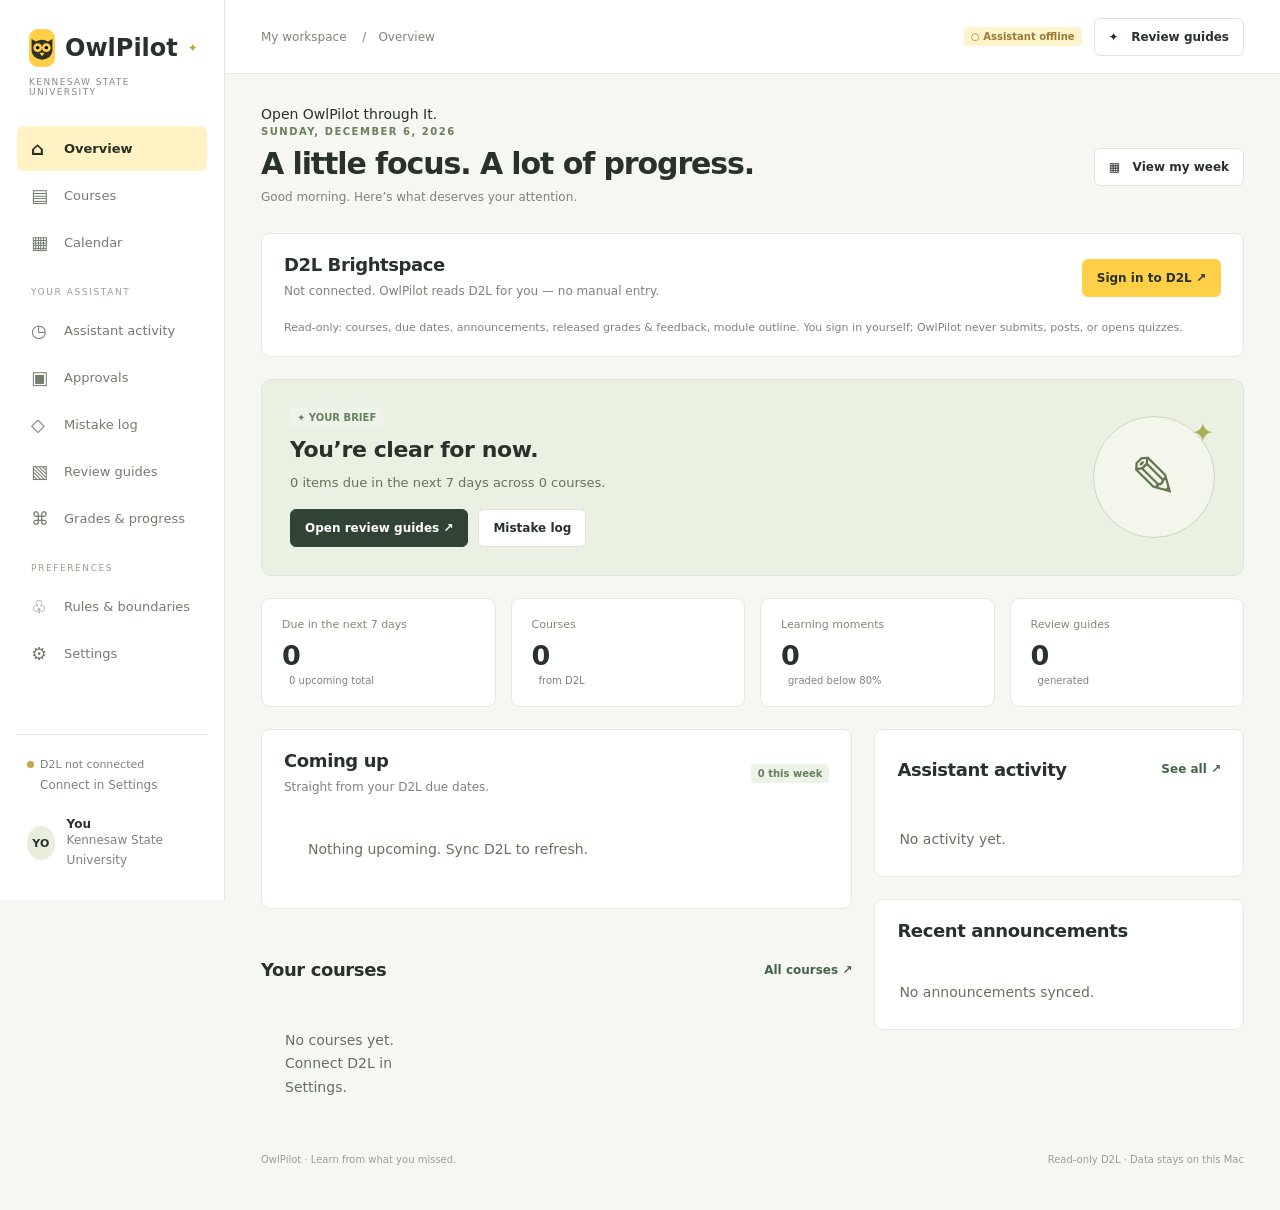
==== app/index.html @ 72937d0a "OwlPilot: D2L academic co-pilot on It Read-only D2L sync, calendar, mistake log, grade overview and " ====
<!doctype html>
<html lang="en"><head><meta charset="utf-8"><meta name="viewport" content="width=device-width,initial-scale=1"><title>OwlPilot · Your academic co-pilot</title><link rel="stylesheet" href="style.css"></head>
<body><aside><div class="brand"><span class="logo"><svg width="26" height="25" viewBox="0 0 30 28" aria-hidden="true"><path d="M3 3L8 6Q15 2 22 6L27 3V17Q26 26 15 27Q4 26 3 17Z" fill="#303226"/><circle cx="10" cy="13" r="5" fill="#ffcf48"/><circle cx="20" cy="13" r="5" fill="#ffcf48"/><circle cx="10" cy="13" r="2"/><circle cx="20" cy="13" r="2"/><path d="M12 19L15 23L18 19" fill="#ffcf48"/></svg></span>OwlPilot<span style="font-size:12px;color:#bea138">✦</span></div><div class="brand-sub">KENNESAW STATE UNIVERSITY</div><nav id="nav" aria-label="Workspace"></nav><div class="sidebar-bottom"><small id="sync-label">Loading…</small><p class="subtitle" id="sync-time" style="margin:5px 0 20px 13px"></p><div class="row"><div class="avatar" id="avatar">…</div><div><strong id="who" style="font-size:12px">You</strong><p class="subtitle" style="margin:0">Kennesaw State University</p></div></div></div></aside>
<main><header class="topbar"><div class="breadcrumb">My workspace <span style="padding:0 12px">/</span><span id="crumb">Overview</span></div><div class="row"><span id="agent-chip" class="chip">…</span><button class="btn" id="ask">✦ &nbsp; Review guides</button></div></header><div class="content"><div id="global-status" role="status" aria-live="polite"></div><div id="app"></div><div class="footer"><span>OwlPilot · Learn from what you missed.</span><span>Read-only D2L · Data stays on this Mac</span></div></div></main>
<dialog id="source-dialog"><div class="row between"><h2 id="source-title">Source excerpt</h2><button class="btn" id="source-close">Close</button></div><pre id="source-text" class="source-excerpt"></pre></dialog><script src="owlpilot.js"></script></body></html>
---- app/style.css ----
:root{--gold:#ffcf48;--green:#446549;--ink:#28312a;--muted:#7c8478;--line:#e5e9df;--bg:#f6f7f2}
    *{box-sizing:border-box}
    body{margin:0;font:14px system-ui,sans-serif;color:var(--ink);background:var(--bg)}
    button,input,textarea,select{font:inherit}
    button{cursor:pointer;color:inherit}
    button:hover{filter:brightness(.96)}
    button:focus-visible,input:focus-visible,select:focus-visible,textarea:focus-visible,summary:focus-visible{outline:3px solid #bd921c;outline-offset:3px}
    h1,h2,h3,p{margin:0}
    h1,h2,h3{font-family:system-ui,sans-serif}
    h1{font-size:30px;letter-spacing:-1.1px}
    h2{font-size:18px;letter-spacing:-.4px}
    h3{font-size:14px}
    p{line-height:1.65}
    small,.muted{color:var(--muted)}
    small{font-size:11px}
    aside{position:fixed;inset:0 auto 0 0;width:225px;background:white;border-right:1px solid var(--line);padding:29px 17px;display:flex;flex-direction:column}
    .brand{display:flex;align-items:center;gap:10px;padding:0 12px;font:800 24px system-ui}
    .logo{background:var(--gold);width:36px;height:38px;border-radius:9px;display:grid;place-items:center}
    .brand-sub{font-size:9px;letter-spacing:1.4px;color:#858c7e;padding:10px 12px 27px}
    .nav{border:0;background:none;padding:12px 14px;width:100%;display:flex;gap:13px;align-items:center;color:#737c6e;border-radius:7px;text-align:left;margin:2px 0;font-size:13px}
    .nav.active{background:#fff2c5;color:#292f23;font-weight:700}
    .ico{font-size:18px;width:20px}
    .nav-label{font-size:9px;letter-spacing:1.6px;color:#98a08e;padding:20px 14px 9px}
    .badge{background:#f2d16e;font-size:10px;border-radius:4px;padding:2px 6px;margin-left:auto}
    .sidebar-bottom{margin-top:auto;border-top:1px solid var(--line);padding:20px 10px 0}
    .dot{width:7px;height:7px;background:#6d9561;display:inline-block;border-radius:50%;margin-right:6px}
    .avatar{width:34px;height:34px;border-radius:50%;display:grid;place-items:center;font-size:11px;font-weight:700;background:#e8eddc}
    .row{display:flex;align-items:center;gap:12px}
    .between{justify-content:space-between}
    main{margin-left:225px}
    .topbar{height:74px;background:white;border-bottom:1px solid var(--line);padding:0 36px;display:flex;align-items:center;justify-content:space-between}
    .breadcrumb{font-size:12px;color:#7f8678}
    .mock{font-size:9px;letter-spacing:1px;border:1px solid var(--line);border-radius:4px;padding:5px 7px;color:#8d9486}
    .btn{border:1px solid #e0e5d8;border-radius:6px;background:white;padding:10px 14px;font-weight:600;font-size:12px;display:inline-flex;align-items:center;justify-content:center;gap:7px}
    .btn.primary{background:var(--gold);border-color:var(--gold)}
    .btn.dark{background:#304334;color:white;border-color:#304334}
    .btn.text{padding:3px 0;border:0;background:none;color:var(--green)}
    .content{max-width:1500px;padding:32px 36px 45px;margin:auto}
    .heading{display:flex;align-items:center;justify-content:space-between;gap:20px;margin-bottom:25px}
    .eyebrow{font-size:10px;letter-spacing:1.5px;font-weight:700;color:#6b7f5a;text-transform:uppercase;margin-bottom:9px}
    .subtitle{color:var(--muted);font-size:12px;margin-top:7px}
    .hero{background:#eaf0e2;border:1px solid #dce5d3;border-radius:11px;padding:28px;display:flex;align-items:center;justify-content:space-between;gap:30px}
    .hero h2{font-size:22px;margin:10px 0}
    .hero p{color:#64725e;max-width:660px;font-size:13px}
    .hero-art{height:122px;min-width:122px;border-radius:50%;border:1px solid #c9d8bc;background:#f4f6eb;display:grid;place-items:center;font-size:57px;color:#647751;position:relative}
    .hero-art:after{content:'✦';position:absolute;right:0;top:0;font-size:27px;color:#a8b054}
    .chip{display:inline-block;padding:4px 7px;background:#eef3e9;color:#66805b;border-radius:4px;font-size:10px;font-weight:600}
    .chip.gold{background:#fff3ce;color:#977b34}
    .chip.red{background:#f8e9e2;color:#a1674d}
    .stats{display:grid;grid-template-columns:repeat(4,1fr);gap:15px;margin:22px 0}
    .stat{padding:19px 20px;background:white;border:1px solid var(--line);border-radius:9px}
    .stat-label{font-size:11px;color:#818975;display:flex;justify-content:space-between}
    .stat strong{font:800 27px system-ui;display:inline-block;margin-top:9px}
    .stat small{font-size:10px;margin-left:7px}
    .progress{height:5px;background:#e8ecdf;border-radius:5px;margin-top:11px;overflow:hidden}
    .progress span{height:100%;display:block;background:#acbf95}
    .grid{display:grid;grid-template-columns:minmax(0,1.6fr) minmax(290px,1fr);gap:22px}
    .stack{display:flex;flex-direction:column;gap:22px}
    .card{background:white;border:1px solid var(--line);border-radius:9px;overflow:hidden}
    .card-head{padding:20px 22px 16px;display:flex;align-items:center;justify-content:space-between;gap:12px}
    .pad{padding:0 22px 22px}
    .todo{display:flex;gap:12px;align-items:flex-start;padding:16px 0;border-top:1px solid #edf0e7}
    .todo input{accent-color:var(--green);width:17px;height:17px;cursor:pointer;margin-top:2px}
    .todo:has(input:checked) strong{text-decoration:line-through;color:#929b88}
    .todo strong{font-size:12px;display:block;margin-bottom:5px}
    .time{font-size:10px;color:#929b87;margin-left:auto;white-space:nowrap}
    .due-row{display:flex;align-items:center;gap:12px;padding:15px 0;border-top:1px solid #edf0e7}
    .bar{width:4px;align-self:stretch;border-radius:4px;background:var(--course,#a4b38a)}
    .due-main{flex:1}
    .due-main strong{font-size:12px;display:block;margin-bottom:5px}
    .due-date{text-align:right;font-size:11px;white-space:nowrap}
    .course-grid{display:grid;grid-template-columns:repeat(3,1fr);gap:13px}
    .course-tile{border:1px solid var(--line);background:white;text-align:left;padding:17px;border-radius:8px;border-top:3px solid var(--course)}
    .course-tile:hover{transform:translateY(-2px);box-shadow:0 5px 15px #30402012}
    .course-tile h3{line-height:1.5;margin:10px 0;min-height:43px}
    .course-code{font-size:10px;font-weight:700;color:#728365;letter-spacing:.4px}
    .course-foot{display:flex;justify-content:space-between;align-items:center;padding-top:13px;margin-top:15px;border-top:1px solid var(--line)}
    .activity-row{display:flex;gap:12px;padding:12px 0}
    .activity-icon{height:27px;min-width:27px;border-radius:50%;background:#eff4e9;color:#789468;display:grid;place-items:center;font-size:12px}
    .activity-row p{font-size:12px}
    .activity-row small{font-size:10px}
    .approval-mini{border:1px solid #efdfb4;border-radius:8px;background:#fffaf0;padding:19px}
    .approval-mini p{font-size:12px;color:#918366;margin:8px 0 13px}
    .two{display:grid;grid-template-columns:1fr 1fr;gap:22px}
    .three{display:grid;grid-template-columns:repeat(3,1fr);gap:18px}
    .list-row{padding:17px 22px;border-top:1px solid var(--line)}
    .tabs{display:flex;overflow:auto;gap:7px;border-bottom:1px solid var(--line);margin:20px 0}
    .tab{background:none;border:0;border-bottom:2px solid transparent;padding:12px 16px;color:#838c79;white-space:nowrap}
    .tab.active{border-color:#d5b139;color:#30372c;font-weight:700}
    table{width:100%;border-collapse:collapse;font-size:12px;text-align:left}
    th{background:#f5f7ef;color:#7b8771;font-weight:500}
    th,td{padding:14px 17px;border-bottom:1px solid var(--line)}
    details{padding:17px 22px;border-top:1px solid var(--line)}
    summary{cursor:pointer;font-weight:600;font-size:12px}
    details p{margin-top:12px;font-size:13px}
    pre{white-space:pre-wrap;background:#f2f5ec;padding:15px;border-radius:6px;line-height:1.8;font-size:11px;color:#5b7452}
    .notice{font-size:12px;line-height:1.65;color:#8c7748;background:#fff8e5;border:1px solid #ede2bf;border-radius:7px;padding:13px 16px;margin:18px 0}
    .field{display:flex;flex-direction:column;gap:7px;font-size:12px;font-weight:600;margin-bottom:16px}
    input:not([type=checkbox]),select,textarea{width:100%;background:white;border:1px solid #dce3d3;border-radius:6px;padding:10px 12px;color:#34402e}
    textarea{min-height:80px;resize:vertical}
    .switch{appearance:none;width:34px;height:19px;border-radius:20px;background:#ccd4c2;cursor:pointer;position:relative}
    .switch:before{content:'';position:absolute;width:13px;height:13px;border-radius:50%;top:3px;left:3px;background:white}
    .switch:checked{background:#66885a}
    .switch:checked:before{left:18px}
    .calendar-wrap{overflow:auto}
    .calendar{display:grid;grid-template-columns:55px repeat(5,minmax(110px,1fr));min-width:660px}
    .day-head{text-align:center;border-bottom:1px solid var(--line);padding:13px;font-size:10px;color:#75816b}
    .day-head strong{display:block;font-size:20px;margin-top:5px;color:#3d4b32}
    .day-col{height:540px;position:relative;border-left:1px solid var(--line);background:repeating-linear-gradient(to bottom,transparent 0,transparent 59px,#edf0e7 59px,#edf0e7 60px)}
    .hours span{display:block;height:60px;font-size:9px;color:#8a977d;text-align:center;padding-top:4px}
    .event{position:absolute;left:5px;right:5px;border-left:3px solid #a0b387;border-radius:5px;background:#edf2e4;padding:7px;font-size:10px;line-height:1.5;overflow:hidden}
    .event strong{display:block;font-size:11px}
    .event.study{background:#fff9e6;border:1px dashed #d1bb76;color:#8f7f42}
    .event.blue{background:#eaf0f6;border-color:#91aac2}
    .event.purple{background:#f1ebf4;border-color:#b19bba}
    .legend{display:flex;gap:15px;font-size:10px;color:#809072}
    .footer{display:flex;justify-content:space-between;gap:20px;font-size:10px;color:#98a18e;margin-top:30px}
    .chat-drawer{position:fixed;right:0;top:0;bottom:0;width:420px;max-width:100%;background:white;box-shadow:-10px 0 60px #26362122;z-index:30;display:flex;flex-direction:column}
    .chat-head{padding:23px;border-bottom:1px solid var(--line)}
    .messages{padding:20px;flex:1;overflow:auto}
    .message{padding:14px;border-radius:8px;background:#f0f4e9;margin:12px 0;font-size:13px;line-height:1.7}
    .message.user{background:#fff2c9;margin-left:30px}
    .suggestion{border:1px solid var(--line);border-radius:6px;padding:11px;background:white;display:block;width:100%;text-align:left;font-size:12px;margin:8px 0}
    .chat-form{display:flex;gap:8px;padding:18px;border-top:1px solid var(--line)}
    .modal-back{position:fixed;inset:0;background:#21301866;display:grid;place-items:center;padding:20px;z-index:50}
    .modal{background:white;max-width:650px;width:100%;max-height:95vh;overflow:auto;border-radius:12px;padding:26px}
    .toast{position:fixed;left:50%;bottom:25px;transform:translateX(-50%);background:#354930;color:white;padding:14px 22px;border-radius:8px;box-shadow:0 5px 20px #0002;font-size:12px;z-index:60}
    .page{animation:appear .15s ease}
    @keyframes appear{from{opacity:.5;transform:translateY(4px)}to{opacity:1;transform:none}}
    @media(max-width:1100px){
      aside{width:195px}
      main{margin-left:195px}
      .content{padding:25px}
      .topbar{padding:0 25px}
      .hero-art{display:none}
      .course-grid{grid-template-columns:repeat(2,1fr)}
      .stat{padding:16px}
      .stats{gap:10px}
      .three{grid-template-columns:1fr}
    }
    @media(max-width:760px){
      aside{position:relative;width:100%;padding:16px}
      .brand-sub,.sidebar-bottom,.nav-label{display:none}
      nav{display:flex;overflow:auto;gap:5px;margin-top:14px}
      .nav{min-width:max-content;width:auto;padding:9px}
      .ico{display:none}
      main{margin:0}
      .topbar{height:58px;padding:0 16px}
      .mock{display:none}
      .content{padding:22px 16px}
      .grid,.two{grid-template-columns:1fr}
      .stats{grid-template-columns:1fr 1fr}
      .heading{align-items:flex-start}
      h1{font-size:25px}
      .hero{padding:21px}
      .course-grid{grid-template-columns:1fr 1fr}
      .heading>.btn{white-space:nowrap}
      .card{overflow:auto}
    }
  
.statusbar{padding:12px 18px;background:#fff8e5;border:1px solid #ede2bf;border-radius:8px;margin-bottom:22px;font-size:12px;line-height:1.7}.empty{padding:24px;color:#64725e;line-height:1.7}.actions{display:flex;gap:10px;flex-wrap:wrap;margin-top:16px}.field small{font-weight:400}.draft-status{font-size:11px;color:#64725e;min-height:18px}.source-btn{border:0;background:#edf2e5;color:#3d5e37;border-radius:4px;padding:4px 7px;font-size:11px;margin:3px;cursor:pointer}.inline{display:inline-block;width:auto!important}.section-space{margin-top:22px}.request{border-top:1px solid var(--line);padding:14px 22px}.source-excerpt{white-space:pre-wrap;overflow-wrap:anywhere}.form-actions{display:flex;gap:10px;align-items:center}.course-select{width:210px!important}.muted{color:#687360}#global-status{min-height:20px}.nav-label{white-space:nowrap}button:disabled{opacity:.5;cursor:not-allowed}.stat strong{font-family:system-ui}.btn{min-height:38px}dialog{border:1px solid var(--line);border-radius:12px;max-width:650px;width:90%;padding:28px;color:var(--ink)}dialog::backdrop{background:#21301866}.notice{overflow-wrap:anywhere}@media(max-width:760px){.course-select{width:140px!important}.topbar .avatar{display:none}.three{grid-template-columns:1fr}.course-grid{grid-template-columns:1fr}.brand{font-size:22px}}

.week{display:grid;grid-template-columns:repeat(7,minmax(110px,1fr));overflow:auto;border-top:1px solid var(--line)}
.day{min-height:180px;border-left:1px solid var(--line);padding:8px}.day:first-child{border-left:0}.day.today{background:#fffaf0}
.day .day-head{border:0;padding:6px 0 10px}.day .event{position:static;margin:0 0 8px;border-left-width:3px}
.clamp{display:-webkit-box;-webkit-line-clamp:3;-webkit-box-orient:vertical;overflow:hidden;font-size:12px}
.bar-row{display:flex;align-items:center;gap:12px;padding:8px 0;font-size:12px}.bar-row>span{width:42%;overflow:hidden;text-overflow:ellipsis;white-space:nowrap}
.activity-row{align-items:center}.legend .dot{margin-right:5px}form.annotate{padding-top:10px}
td{vertical-align:top}.stat strong{display:block}
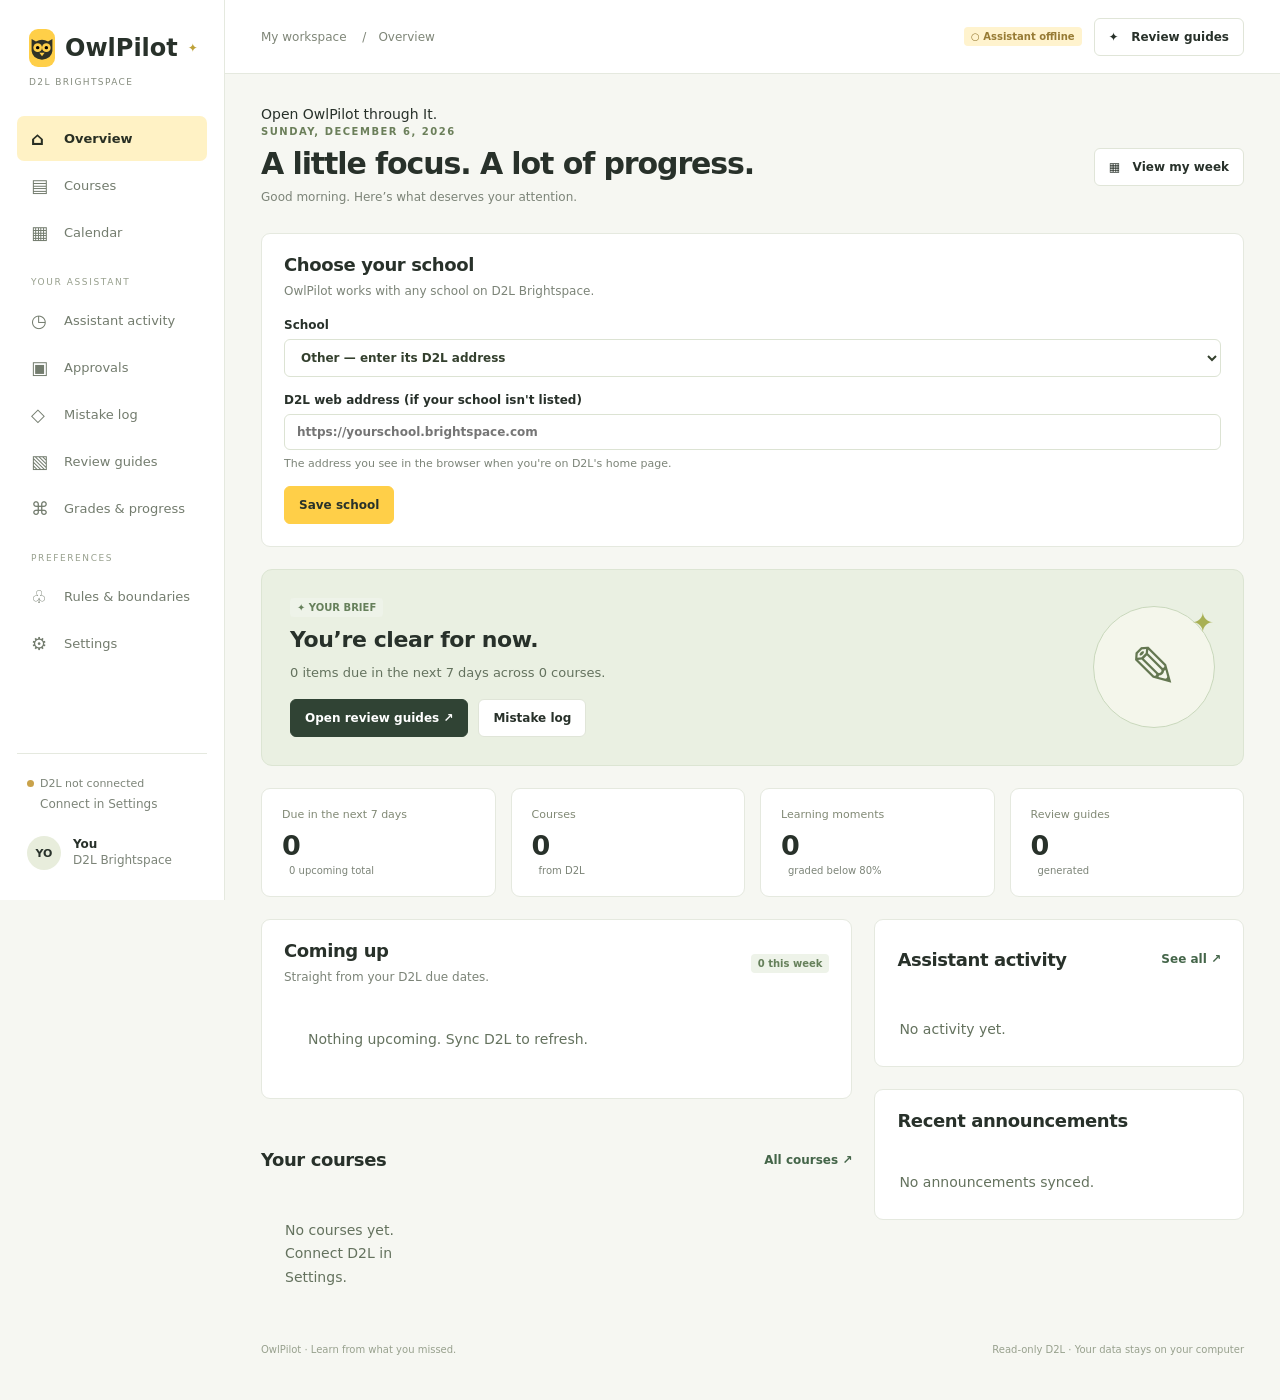
==== commit 5ca0491c: "Use d2l-cli for D2L access, support any Brightspace school, add Tailscale remote access - D2L reads " ====
--- a/app/index.html
+++ b/app/index.html
@@ -1,5 +1,5 @@
 <!doctype html>
-<html lang="en"><head><meta charset="utf-8"><meta name="viewport" content="width=device-width,initial-scale=1"><title>OwlPilot · Your academic co-pilot</title><link rel="stylesheet" href="style.css"></head>
-<body><aside><div class="brand"><span class="logo"><svg width="26" height="25" viewBox="0 0 30 28" aria-hidden="true"><path d="M3 3L8 6Q15 2 22 6L27 3V17Q26 26 15 27Q4 26 3 17Z" fill="#303226"/><circle cx="10" cy="13" r="5" fill="#ffcf48"/><circle cx="20" cy="13" r="5" fill="#ffcf48"/><circle cx="10" cy="13" r="2"/><circle cx="20" cy="13" r="2"/><path d="M12 19L15 23L18 19" fill="#ffcf48"/></svg></span>OwlPilot<span style="font-size:12px;color:#bea138">✦</span></div><div class="brand-sub">KENNESAW STATE UNIVERSITY</div><nav id="nav" aria-label="Workspace"></nav><div class="sidebar-bottom"><small id="sync-label">Loading…</small><p class="subtitle" id="sync-time" style="margin:5px 0 20px 13px"></p><div class="row"><div class="avatar" id="avatar">…</div><div><strong id="who" style="font-size:12px">You</strong><p class="subtitle" style="margin:0">Kennesaw State University</p></div></div></div></aside>
-<main><header class="topbar"><div class="breadcrumb">My workspace <span style="padding:0 12px">/</span><span id="crumb">Overview</span></div><div class="row"><span id="agent-chip" class="chip">…</span><button class="btn" id="ask">✦ &nbsp; Review guides</button></div></header><div class="content"><div id="global-status" role="status" aria-live="polite"></div><div id="app"></div><div class="footer"><span>OwlPilot · Learn from what you missed.</span><span>Read-only D2L · Data stays on this Mac</span></div></div></main>
+<html lang="en"><head><meta charset="utf-8"><meta name="viewport" content="width=device-width,initial-scale=1,viewport-fit=cover"><meta name="theme-color" content="#303226"><meta name="apple-mobile-web-app-capable" content="yes"><title>OwlPilot · Your academic co-pilot</title><link rel="stylesheet" href="style.css"></head>
+<body><aside><div class="brand"><span class="logo"><svg width="26" height="25" viewBox="0 0 30 28" aria-hidden="true"><path d="M3 3L8 6Q15 2 22 6L27 3V17Q26 26 15 27Q4 26 3 17Z" fill="#303226"/><circle cx="10" cy="13" r="5" fill="#ffcf48"/><circle cx="20" cy="13" r="5" fill="#ffcf48"/><circle cx="10" cy="13" r="2"/><circle cx="20" cy="13" r="2"/><path d="M12 19L15 23L18 19" fill="#ffcf48"/></svg></span>OwlPilot<span style="font-size:12px;color:#bea138">✦</span></div><div class="brand-sub" id="school-sub">D2L BRIGHTSPACE</div><nav id="nav" aria-label="Workspace"></nav><div class="sidebar-bottom"><small id="sync-label">Loading…</small><p class="subtitle" id="sync-time" style="margin:5px 0 20px 13px"></p><div class="row"><div class="avatar" id="avatar">…</div><div><strong id="who" style="font-size:12px">You</strong><p class="subtitle" style="margin:0" id="school-name">D2L Brightspace</p></div></div></div></aside>
+<main><header class="topbar"><div class="breadcrumb">My workspace <span style="padding:0 12px">/</span><span id="crumb">Overview</span></div><div class="row"><span id="agent-chip" class="chip">…</span><button class="btn" id="ask">✦ &nbsp; Review guides</button></div></header><div class="content"><div id="global-status" role="status" aria-live="polite"></div><div id="app"></div><div class="footer"><span>OwlPilot · Learn from what you missed.</span><span>Read-only D2L · Your data stays on your computer</span></div></div></main>
 <dialog id="source-dialog"><div class="row between"><h2 id="source-title">Source excerpt</h2><button class="btn" id="source-close">Close</button></div><pre id="source-text" class="source-excerpt"></pre></dialog><script src="owlpilot.js"></script></body></html>
--- a/app/style.css
+++ b/app/style.css
@@ -168,3 +168,7 @@
 .bar-row{display:flex;align-items:center;gap:12px;padding:8px 0;font-size:12px}.bar-row>span{width:42%;overflow:hidden;text-overflow:ellipsis;white-space:nowrap}
 .activity-row{align-items:center}.legend .dot{margin-right:5px}form.annotate{padding-top:10px}
 td{vertical-align:top}.stat strong{display:block}
+
+code.url{display:inline-block;max-width:100%;overflow-wrap:anywhere;background:#edf2e5;padding:4px 8px;border-radius:4px;font-size:12px;user-select:all}
+.brand-sub{text-transform:uppercase}
+@media(max-width:760px){body{padding-bottom:env(safe-area-inset-bottom)}.btn,.nav,select,input{min-height:44px}.topbar .btn#ask{display:none}.footer{flex-direction:column;gap:6px}}
